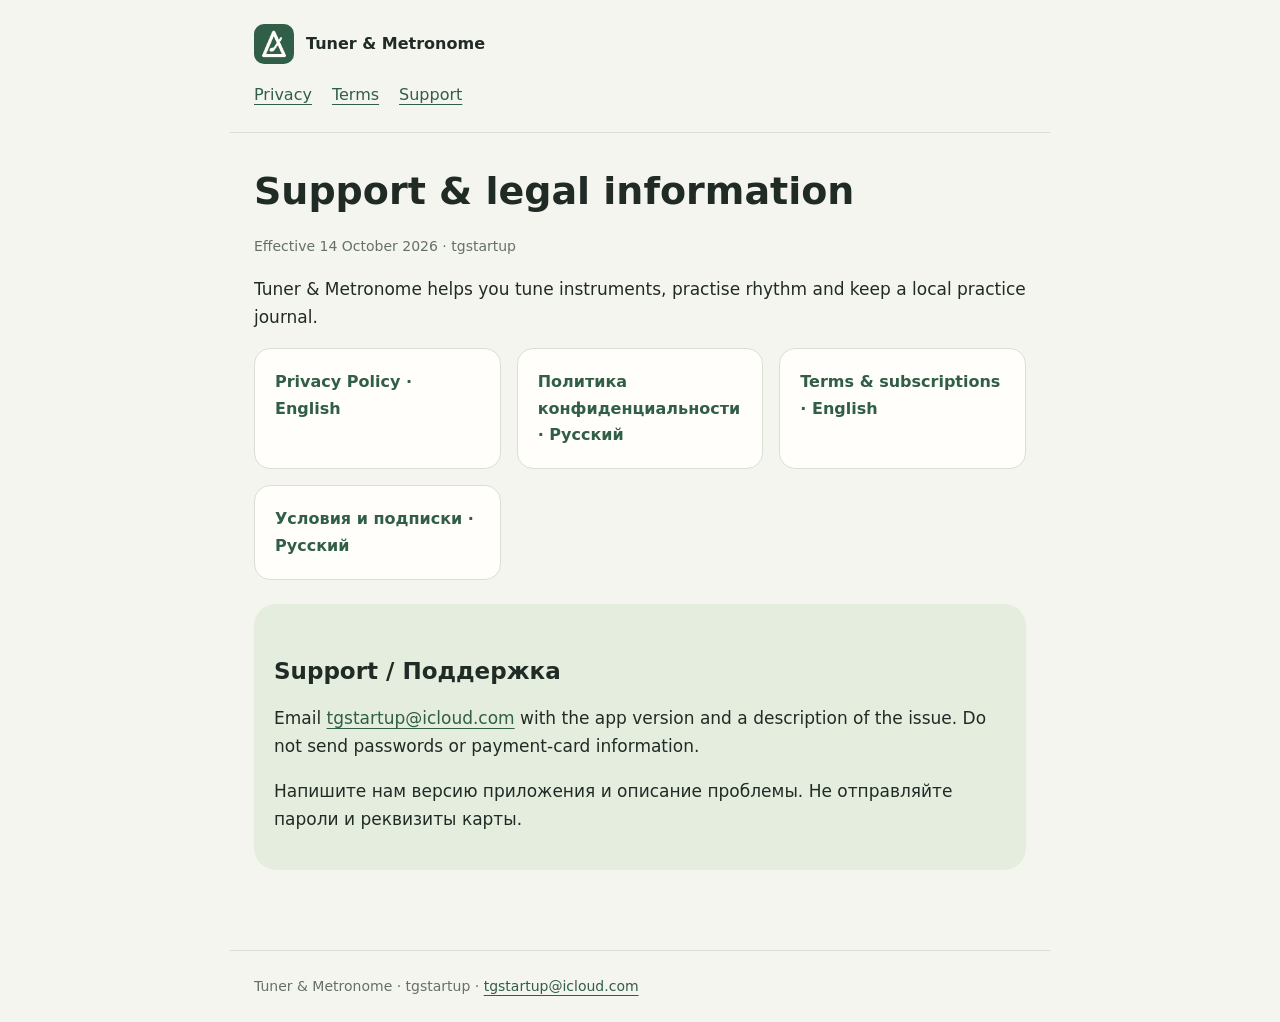
==== tuner/index.html @ b06d09fe "docs: publish tuner privacy and subscription pages" ====
<!doctype html>
<html lang="en"><head><meta charset="utf-8"><meta name="viewport" content="width=device-width, initial-scale=1"><meta name="color-scheme" content="light dark"><title>Support &amp; legal information · Tuner &amp; Metronome</title><link rel="stylesheet" href="styles.css"><link rel="icon" href="icon.png"></head>
<body><header><a class="brand" href=""><img src="icon.png" alt="">Tuner &amp; Metronome</a><nav aria-label="Navigation"><a href="privacy/">Privacy</a><a href="terms/">Terms</a><a href="mailto:tgstartup@icloud.com">Support</a></nav></header>
<main><h1>Support &amp; legal information</h1><p class="meta">Effective 14 October 2026 · tgstartup</p>
<p>Tuner &amp; Metronome helps you tune instruments, practise rhythm and keep a local practice journal.</p>
<div class="links"><a href="privacy/">Privacy Policy · English</a><a href="privacy/ru/" lang="ru">Политика конфиденциальности · Русский</a><a href="terms/">Terms &amp; subscriptions · English</a><a href="terms/ru/" lang="ru">Условия и подписки · Русский</a></div>
<section class="card"><h2>Support / Поддержка</h2><p>Email <a href="mailto:tgstartup@icloud.com">tgstartup@icloud.com</a> with the app version and a description of the issue. Do not send passwords or payment-card information.</p><p lang="ru">Напишите нам версию приложения и описание проблемы. Не отправляйте пароли и реквизиты карты.</p></section>
</main>
<footer>Tuner &amp; Metronome · tgstartup · <a href="mailto:tgstartup@icloud.com">tgstartup@icloud.com</a></footer></body></html>
---- tuner/styles.css ----
*{box-sizing:border-box}html{color-scheme:light dark}body{margin:0;background:#f5f5ef;color:#202b26;font-family:system-ui,-apple-system,BlinkMacSystemFont,"Segoe UI",sans-serif;line-height:1.65;overflow-wrap:anywhere}main,header,footer{max-width:820px;margin:auto;padding:24px}header{border-bottom:1px solid #dadfd6}header .brand{display:flex;align-items:center;gap:12px;font-weight:650;text-decoration:none;color:inherit}header img{width:40px;height:40px;border-radius:10px}nav{display:flex;flex-wrap:wrap;gap:8px 20px;margin-top:18px}a{color:#315e46;text-underline-offset:4px}a:focus-visible{outline:3px solid #315e46;outline-offset:4px}h1{font-size:clamp(28px,5vw,38px);line-height:1.2;margin:12px 0 20px}h2{font-size:23px;line-height:1.35;margin:32px 0 12px}p,li{font-size:17px}li{margin:8px 0}.meta,footer{color:#657069;font-size:14px}.card{padding:20px;background:#e5eddf;border-radius:22px;margin:24px 0}.links{display:grid;gap:16px;grid-template-columns:repeat(auto-fit,minmax(210px,1fr))}.links a{display:block;padding:20px;background:#fffefa;border:1px solid #dadfd6;border-radius:16px;text-decoration:none;font-weight:600}footer{border-top:1px solid #dadfd6;margin-top:32px}ul{padding-left:24px}@media(prefers-color-scheme:dark){body{background:#14201b;color:#edf4ee}header,footer{border-color:#3c4c42}a{color:#b8dcc3}.meta,footer{color:#bcc9c0}.card{background:#253d2e}.links a{background:#1d2e24;border-color:#3c4c42}a:focus-visible{outline-color:#b8dcc3}}@media print{body{background:white;color:black}header,footer{display:none}main{max-width:none;padding:0}a{color:inherit}.card{border:1px solid #777;background:white}h2{break-after:avoid}}
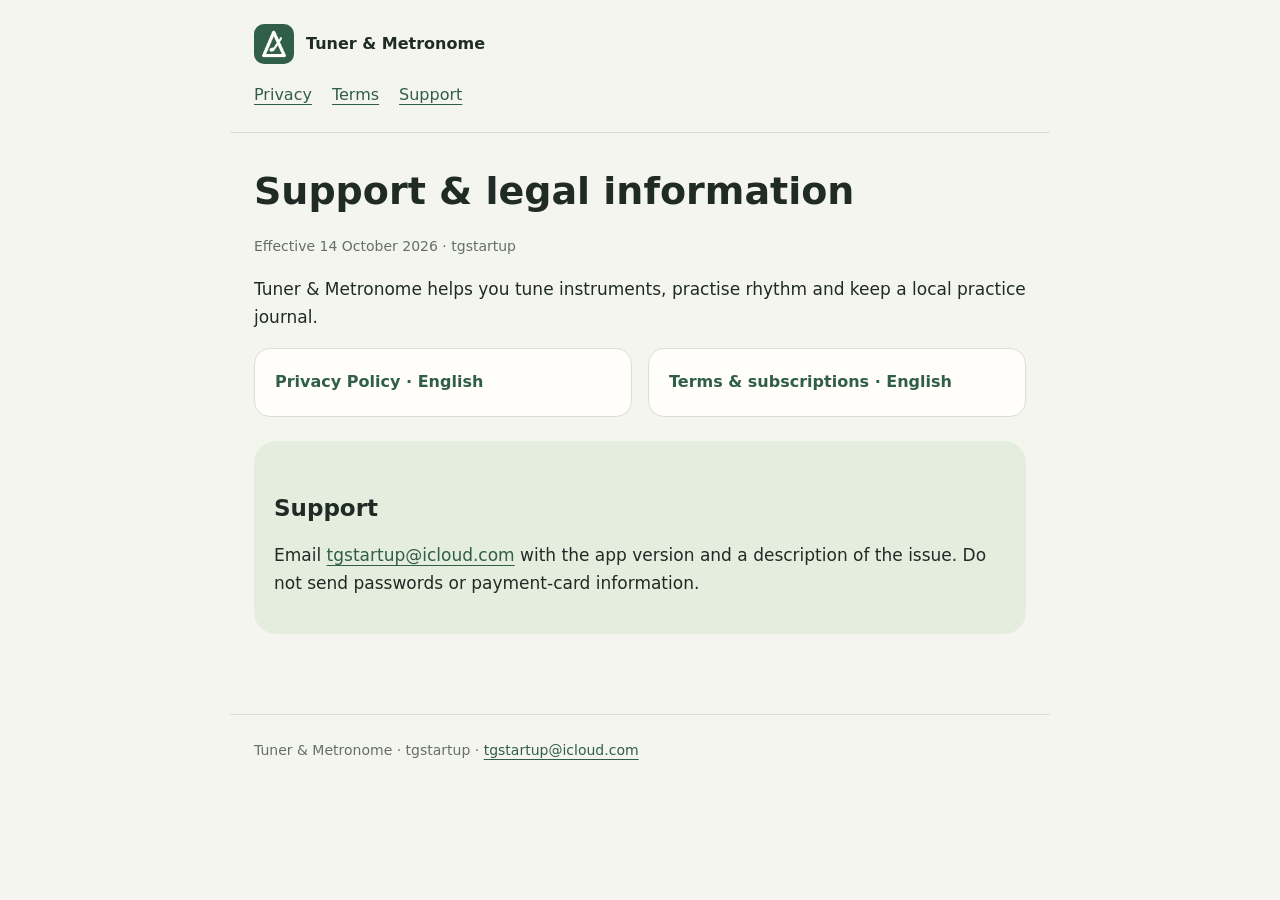
==== commit 268977a0: "docs: keep tuner legal documents English only" ====
--- a/tuner/index.html
+++ b/tuner/index.html
@@ -3,7 +3,7 @@
 <body><header><a class="brand" href=""><img src="icon.png" alt="">Tuner &amp; Metronome</a><nav aria-label="Navigation"><a href="privacy/">Privacy</a><a href="terms/">Terms</a><a href="mailto:tgstartup@icloud.com">Support</a></nav></header>
 <main><h1>Support &amp; legal information</h1><p class="meta">Effective 14 October 2026 · tgstartup</p>
 <p>Tuner &amp; Metronome helps you tune instruments, practise rhythm and keep a local practice journal.</p>
-<div class="links"><a href="privacy/">Privacy Policy · English</a><a href="privacy/ru/" lang="ru">Политика конфиденциальности · Русский</a><a href="terms/">Terms &amp; subscriptions · English</a><a href="terms/ru/" lang="ru">Условия и подписки · Русский</a></div>
-<section class="card"><h2>Support / Поддержка</h2><p>Email <a href="mailto:tgstartup@icloud.com">tgstartup@icloud.com</a> with the app version and a description of the issue. Do not send passwords or payment-card information.</p><p lang="ru">Напишите нам версию приложения и описание проблемы. Не отправляйте пароли и реквизиты карты.</p></section>
+<div class="links"><a href="privacy/">Privacy Policy · English</a><a href="terms/">Terms &amp; subscriptions · English</a></div>
+<section class="card"><h2>Support</h2><p>Email <a href="mailto:tgstartup@icloud.com">tgstartup@icloud.com</a> with the app version and a description of the issue. Do not send passwords or payment-card information.</p></section>
 </main>
 <footer>Tuner &amp; Metronome · tgstartup · <a href="mailto:tgstartup@icloud.com">tgstartup@icloud.com</a></footer></body></html>
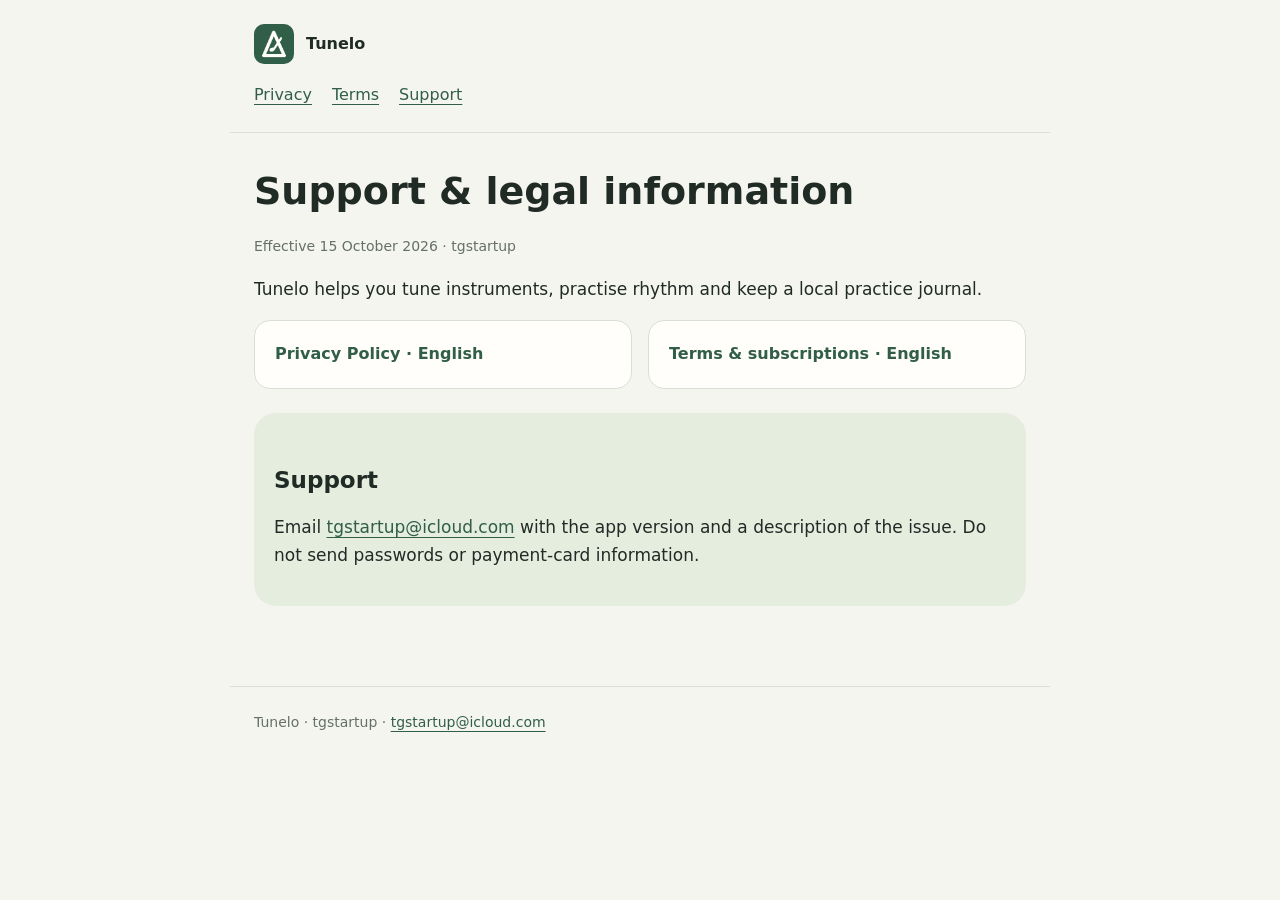
==== commit b2876d80: "docs(tuner): align Tunelo legal pages and consent disclosure [skip ci]" ====
--- a/tuner/index.html
+++ b/tuner/index.html
@@ -1,9 +1,9 @@
 <!doctype html>
-<html lang="en"><head><meta charset="utf-8"><meta name="viewport" content="width=device-width, initial-scale=1"><meta name="color-scheme" content="light dark"><title>Support &amp; legal information · Tuner &amp; Metronome</title><link rel="stylesheet" href="styles.css"><link rel="icon" href="icon.png"></head>
-<body><header><a class="brand" href=""><img src="icon.png" alt="">Tuner &amp; Metronome</a><nav aria-label="Navigation"><a href="privacy/">Privacy</a><a href="terms/">Terms</a><a href="mailto:tgstartup@icloud.com">Support</a></nav></header>
-<main><h1>Support &amp; legal information</h1><p class="meta">Effective 14 October 2026 · tgstartup</p>
-<p>Tuner &amp; Metronome helps you tune instruments, practise rhythm and keep a local practice journal.</p>
+<html lang="en"><head><meta charset="utf-8"><meta name="viewport" content="width=device-width, initial-scale=1"><meta name="color-scheme" content="light dark"><title>Support &amp; legal information · Tunelo</title><link rel="stylesheet" href="styles.css"><link rel="icon" href="icon.png"></head>
+<body><header><a class="brand" href=""><img src="icon.png" alt="">Tunelo</a><nav aria-label="Navigation"><a href="privacy/">Privacy</a><a href="terms/">Terms</a><a href="mailto:tgstartup@icloud.com">Support</a></nav></header>
+<main><h1>Support &amp; legal information</h1><p class="meta">Effective 15 October 2026 · tgstartup</p>
+<p>Tunelo helps you tune instruments, practise rhythm and keep a local practice journal.</p>
 <div class="links"><a href="privacy/">Privacy Policy · English</a><a href="terms/">Terms &amp; subscriptions · English</a></div>
 <section class="card"><h2>Support</h2><p>Email <a href="mailto:tgstartup@icloud.com">tgstartup@icloud.com</a> with the app version and a description of the issue. Do not send passwords or payment-card information.</p></section>
 </main>
-<footer>Tuner &amp; Metronome · tgstartup · <a href="mailto:tgstartup@icloud.com">tgstartup@icloud.com</a></footer></body></html>
+<footer>Tunelo · tgstartup · <a href="mailto:tgstartup@icloud.com">tgstartup@icloud.com</a></footer></body></html>
